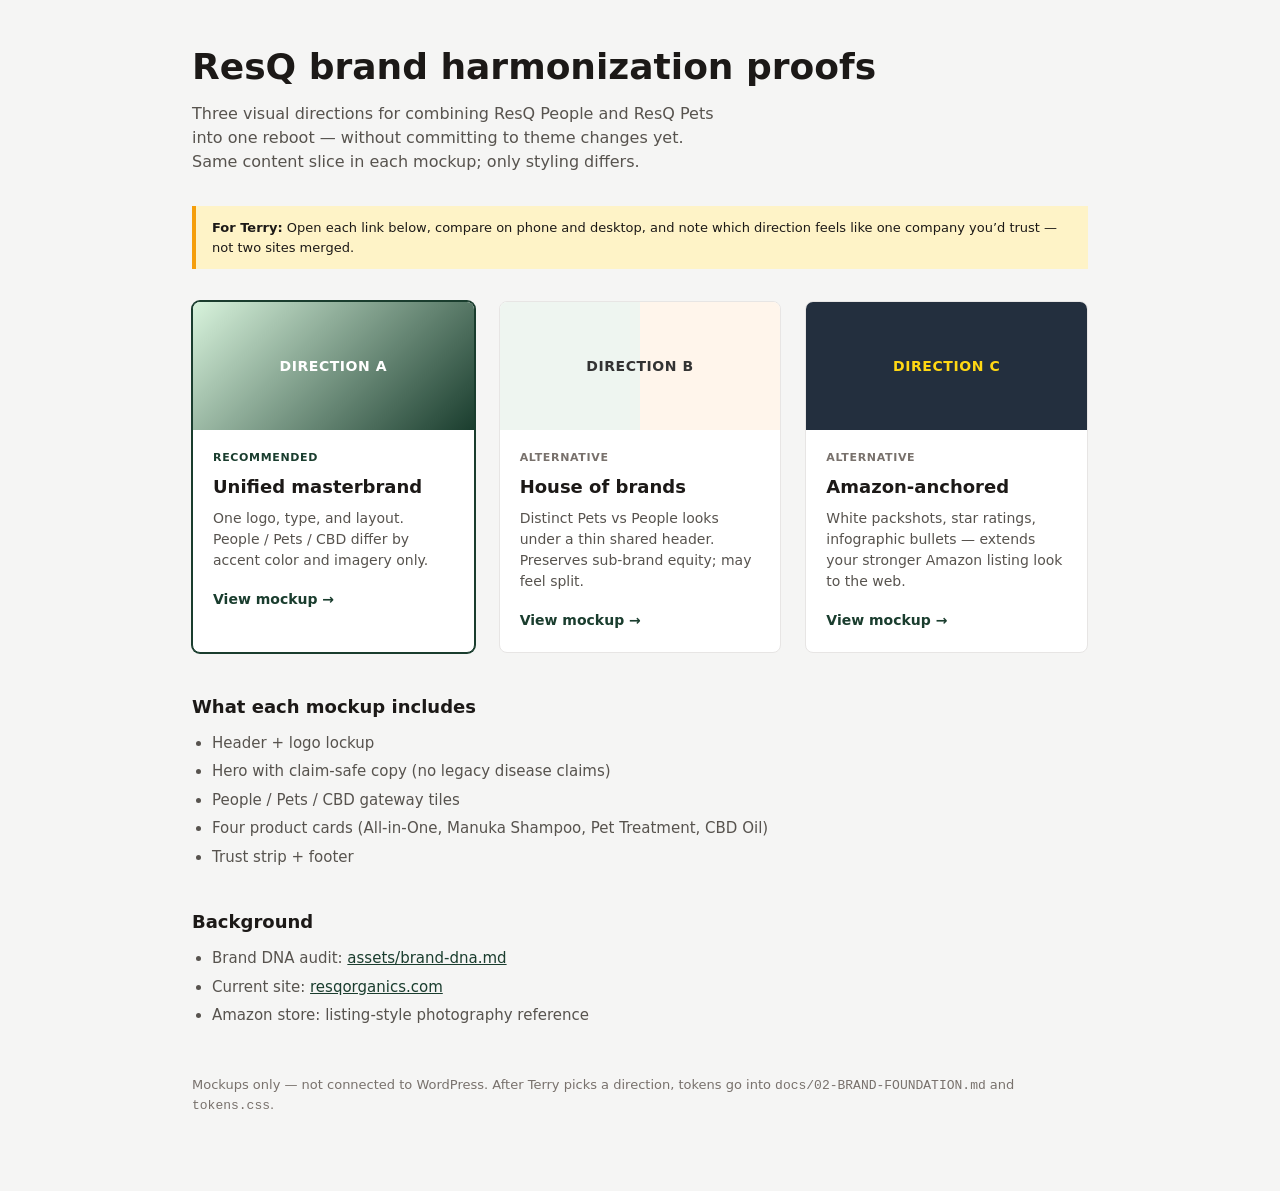
==== brand-proofs/index.html @ 71eb9bbb "feat: add brand harmonization visual proofs (directions A/B/C)" ====
<!DOCTYPE html>
<html lang="en">
<head>
  <meta charset="UTF-8">
  <meta name="viewport" content="width=device-width, initial-scale=1.0">
  <title>ResQ Brand Harmonization Proofs</title>
  <style>
    *, *::before, *::after { box-sizing: border-box; }
    body {
      margin: 0;
      font-family: system-ui, -apple-system, "Segoe UI", Roboto, sans-serif;
      background: #f5f5f4;
      color: #1c1917;
      line-height: 1.5;
    }
    .wrap {
      width: min(100% - 2rem, 56rem);
      margin: 0 auto;
      padding: 2.5rem 0 4rem;
    }
    h1 {
      font-size: clamp(1.75rem, 4vw, 2.25rem);
      margin: 0 0 0.5rem;
    }
    .lead {
      color: #57534e;
      max-width: 52ch;
      margin: 0 0 2rem;
    }
    .meta {
      font-size: 0.8125rem;
      background: #fef3c7;
      border-left: 4px solid #f59e0b;
      padding: 0.75rem 1rem;
      margin-bottom: 2rem;
    }
    .grid {
      display: grid;
      gap: 1.5rem;
    }
    @media (min-width: 640px) {
      .grid { grid-template-columns: repeat(3, 1fr); }
    }
    .card {
      background: #fff;
      border: 1px solid #e7e5e4;
      border-radius: 8px;
      overflow: hidden;
      text-decoration: none;
      color: inherit;
      display: flex;
      flex-direction: column;
      transition: box-shadow 0.2s;
    }
    .card:hover {
      box-shadow: 0 8px 24px rgba(0,0,0,0.08);
    }
    .card__preview {
      height: 8rem;
      display: flex;
      align-items: center;
      justify-content: center;
      font-weight: 700;
      font-size: 0.875rem;
      letter-spacing: 0.04em;
      text-transform: uppercase;
    }
    .card__preview--a {
      background: linear-gradient(135deg, #d8f3dc, #1a3d2e);
      color: #fff;
    }
    .card__preview--b {
      background: linear-gradient(90deg, #eef5f0 50%, #fff5eb 50%);
      color: #333;
    }
    .card__preview--c {
      background: #232f3e;
      color: #ffd814;
    }
    .card__body { padding: 1.25rem; flex: 1; }
    .card__tag {
      font-size: 0.6875rem;
      font-weight: 700;
      text-transform: uppercase;
      letter-spacing: 0.06em;
      color: #78716c;
      margin: 0 0 0.375rem;
    }
    .card__title {
      font-size: 1.125rem;
      margin: 0 0 0.5rem;
    }
    .card__desc {
      font-size: 0.875rem;
      color: #57534e;
      margin: 0 0 1rem;
    }
    .card__cta {
      font-size: 0.875rem;
      font-weight: 600;
      color: #1a3d2e;
    }
    .recommended {
      border-color: #1a3d2e;
      box-shadow: 0 0 0 1px #1a3d2e;
    }
    .recommended .card__tag { color: #1a3d2e; }
    section { margin-top: 2.5rem; }
    h2 { font-size: 1.125rem; margin: 0 0 0.75rem; }
    ul { margin: 0; padding-left: 1.25rem; color: #57534e; font-size: 0.9375rem; }
    li { margin-bottom: 0.375rem; }
    footer {
      margin-top: 3rem;
      font-size: 0.8125rem;
      color: #78716c;
    }
    a { color: #1a3d2e; }
  </style>
</head>
<body>
  <div class="wrap">
    <h1>ResQ brand harmonization proofs</h1>
    <p class="lead">Three visual directions for combining ResQ People and ResQ Pets into one reboot — without committing to theme changes yet. Same content slice in each mockup; only styling differs.</p>

    <p class="meta"><strong>For Terry:</strong> Open each link below, compare on phone and desktop, and note which direction feels like one company you’d trust — not two sites merged.</p>

    <div class="grid">
      <a class="card recommended" href="direction-a-masterbrand.html">
        <div class="card__preview card__preview--a">Direction A</div>
        <div class="card__body">
          <p class="card__tag">Recommended</p>
          <h2 class="card__title">Unified masterbrand</h2>
          <p class="card__desc">One logo, type, and layout. People / Pets / CBD differ by accent color and imagery only.</p>
          <span class="card__cta">View mockup →</span>
        </div>
      </a>

      <a class="card" href="direction-b-house-of-brands.html">
        <div class="card__preview card__preview--b">Direction B</div>
        <div class="card__body">
          <p class="card__tag">Alternative</p>
          <h2 class="card__title">House of brands</h2>
          <p class="card__desc">Distinct Pets vs People looks under a thin shared header. Preserves sub-brand equity; may feel split.</p>
          <span class="card__cta">View mockup →</span>
        </div>
      </a>

      <a class="card" href="direction-c-amazon-anchored.html">
        <div class="card__preview card__preview--c">Direction C</div>
        <div class="card__body">
          <p class="card__tag">Alternative</p>
          <h2 class="card__title">Amazon-anchored</h2>
          <p class="card__desc">White packshots, star ratings, infographic bullets — extends your stronger Amazon listing look to the web.</p>
          <span class="card__cta">View mockup →</span>
        </div>
      </a>
    </div>

    <section>
      <h2>What each mockup includes</h2>
      <ul>
        <li>Header + logo lockup</li>
        <li>Hero with claim-safe copy (no legacy disease claims)</li>
        <li>People / Pets / CBD gateway tiles</li>
        <li>Four product cards (All-in-One, Manuka Shampoo, Pet Treatment, CBD Oil)</li>
        <li>Trust strip + footer</li>
      </ul>
    </section>

    <section>
      <h2>Background</h2>
      <ul>
        <li>Brand DNA audit: <a href="assets/brand-dna.md">assets/brand-dna.md</a></li>
        <li>Current site: <a href="https://resqorganics.com/shop/" target="_blank" rel="noopener">resqorganics.com</a></li>
        <li>Amazon store: listing-style photography reference</li>
      </ul>
    </section>

    <footer>
      <p>Mockups only — not connected to WordPress. After Terry picks a direction, tokens go into <code>docs/02-BRAND-FOUNDATION.md</code> and <code>tokens.css</code>.</p>
    </footer>
  </div>
</body>
</html>
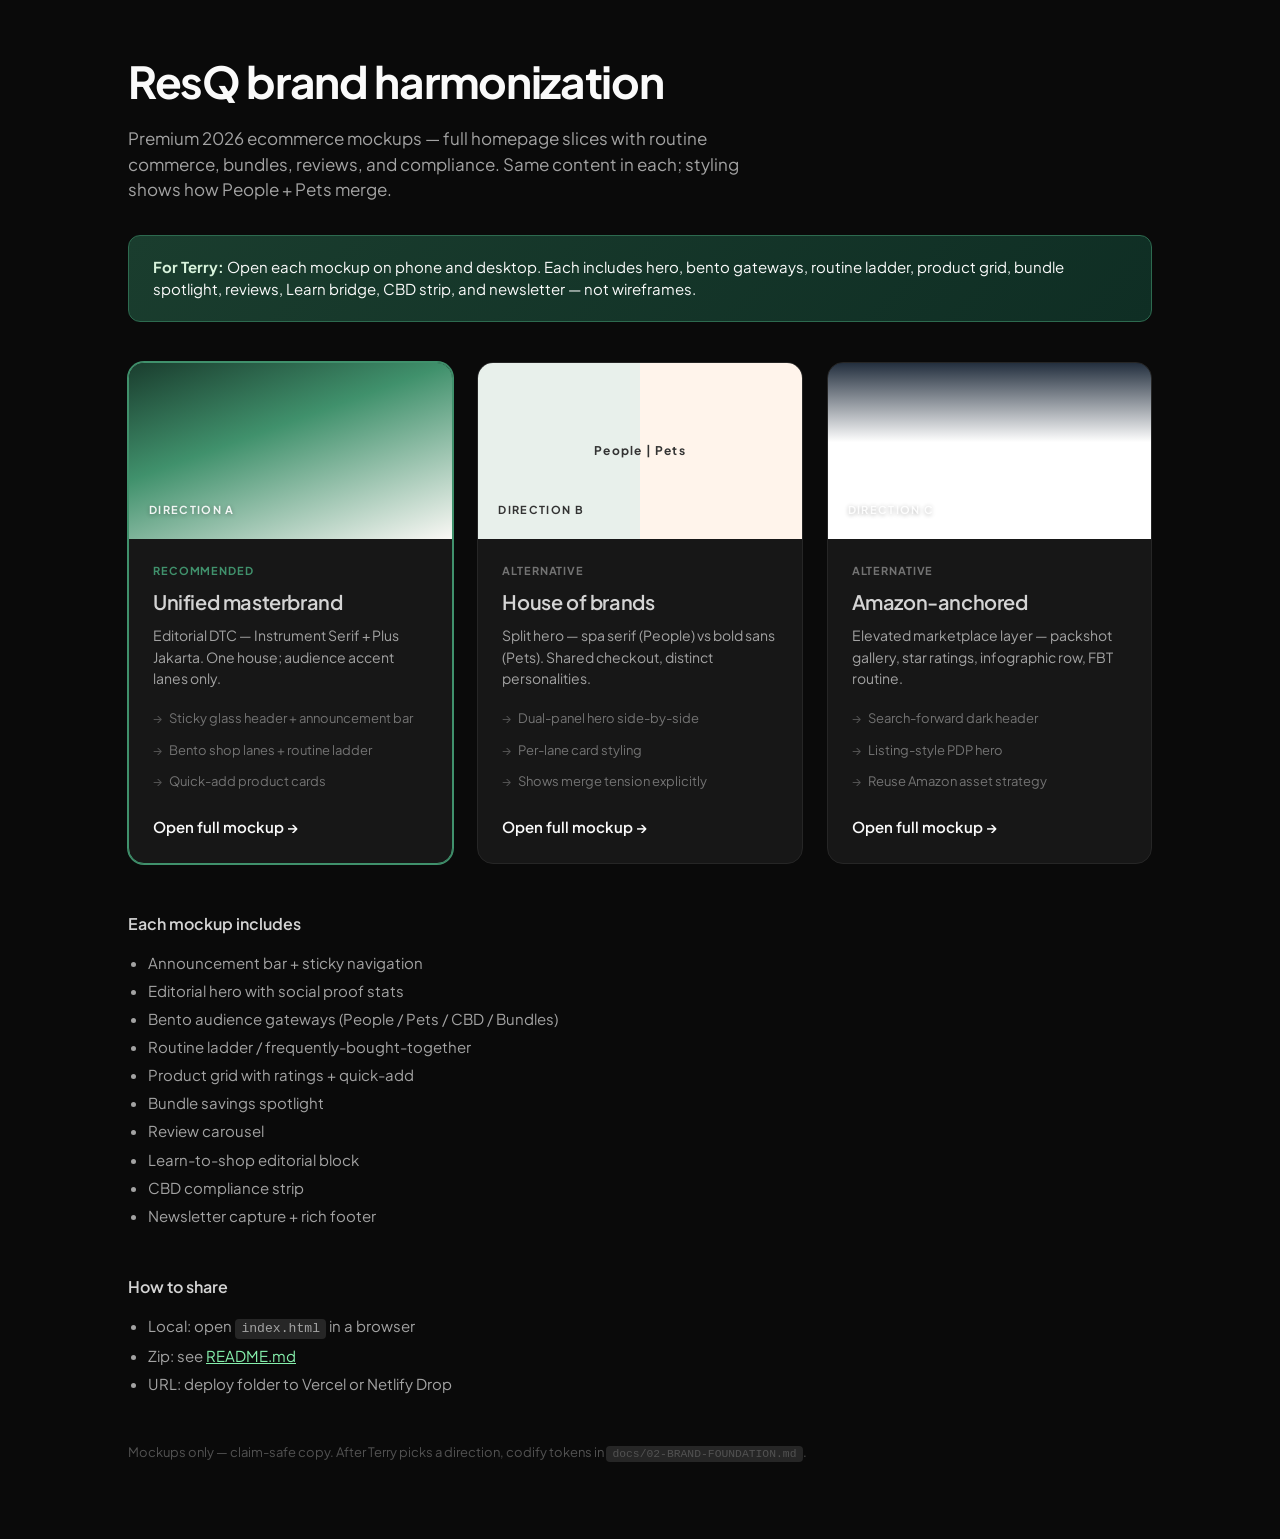
==== commit 7473d190: "feat(brand-proofs): premium 2026 ecommerce mockups with full homepage slices" ====
--- a/brand-proofs/index.html
+++ b/brand-proofs/index.html
@@ -4,180 +4,190 @@
   <meta charset="UTF-8">
   <meta name="viewport" content="width=device-width, initial-scale=1.0">
   <title>ResQ Brand Harmonization Proofs</title>
+  <link rel="preconnect" href="https://fonts.googleapis.com">
+  <link rel="preconnect" href="https://fonts.gstatic.com" crossorigin>
+  <link href="https://fonts.googleapis.com/css2?family=Plus+Jakarta+Sans:wght@400;600;700&display=swap" rel="stylesheet">
   <style>
     *, *::before, *::after { box-sizing: border-box; }
     body {
       margin: 0;
-      font-family: system-ui, -apple-system, "Segoe UI", Roboto, sans-serif;
-      background: #f5f5f4;
-      color: #1c1917;
+      font-family: 'Plus Jakarta Sans', system-ui, sans-serif;
+      background: #0a0a0a;
+      color: #fafafa;
       line-height: 1.5;
     }
-    .wrap {
-      width: min(100% - 2rem, 56rem);
-      margin: 0 auto;
-      padding: 2.5rem 0 4rem;
+    .wrap { width: min(100% - 2rem, 64rem); margin: 0 auto; padding: 3rem 0 4rem; }
+    h1 { font-size: clamp(2rem, 5vw, 2.75rem); letter-spacing: -0.03em; margin: 0 0 0.75rem; }
+    .lead { color: #a3a3a3; max-width: 52ch; font-size: 1.0625rem; margin: 0 0 2rem; }
+    .meta {
+      background: linear-gradient(135deg, #1a3d2e, #0f2e24);
+      border: 1px solid #2d6a4f;
+      border-radius: 12px;
+      padding: 1.25rem 1.5rem;
+      margin-bottom: 2.5rem;
+      font-size: 0.9375rem;
     }
-    h1 {
-      font-size: clamp(1.75rem, 4vw, 2.25rem);
-      margin: 0 0 0.5rem;
-    }
-    .lead {
-      color: #57534e;
-      max-width: 52ch;
-      margin: 0 0 2rem;
-    }
-    .meta {
-      font-size: 0.8125rem;
-      background: #fef3c7;
-      border-left: 4px solid #f59e0b;
-      padding: 0.75rem 1rem;
-      margin-bottom: 2rem;
-    }
-    .grid {
-      display: grid;
-      gap: 1.5rem;
-    }
-    @media (min-width: 640px) {
-      .grid { grid-template-columns: repeat(3, 1fr); }
-    }
+    .meta strong { color: #d8f3dc; }
+    .grid { display: grid; gap: 1.5rem; }
+    @media (min-width: 768px) { .grid { grid-template-columns: repeat(3, 1fr); } }
     .card {
-      background: #fff;
-      border: 1px solid #e7e5e4;
-      border-radius: 8px;
+      background: #171717;
+      border: 1px solid #262626;
+      border-radius: 16px;
       overflow: hidden;
       text-decoration: none;
       color: inherit;
       display: flex;
       flex-direction: column;
-      transition: box-shadow 0.2s;
+      transition: transform 0.25s, border-color 0.25s, box-shadow 0.25s;
     }
     .card:hover {
-      box-shadow: 0 8px 24px rgba(0,0,0,0.08);
+      transform: translateY(-6px);
+      border-color: #404040;
+      box-shadow: 0 24px 48px rgba(0,0,0,0.4);
     }
+    .card--rec { border-color: #40916c; box-shadow: 0 0 0 1px #40916c; }
     .card__preview {
-      height: 8rem;
+      height: 11rem;
       display: flex;
-      align-items: center;
-      justify-content: center;
-      font-weight: 700;
-      font-size: 0.875rem;
-      letter-spacing: 0.04em;
-      text-transform: uppercase;
+      align-items: flex-end;
+      padding: 1.25rem;
+      position: relative;
+      overflow: hidden;
     }
     .card__preview--a {
-      background: linear-gradient(135deg, #d8f3dc, #1a3d2e);
-      color: #fff;
+      background: linear-gradient(160deg, #1a3d2e 0%, #40916c 40%, #faf8f5 100%);
     }
     .card__preview--b {
-      background: linear-gradient(90deg, #eef5f0 50%, #fff5eb 50%);
+      background: linear-gradient(90deg, #e8f0eb 50%, #fff4eb 50%);
+    }
+    .card__preview--b::after {
+      content: 'People | Pets';
+      position: absolute;
+      top: 50%; left: 50%;
+      transform: translate(-50%, -50%);
+      font-size: 0.75rem;
+      font-weight: 700;
       color: #333;
+      letter-spacing: 0.1em;
     }
     .card__preview--c {
-      background: #232f3e;
-      color: #ffd814;
+      background: linear-gradient(180deg, #232f3e 0%, #fff 45%);
     }
-    .card__body { padding: 1.25rem; flex: 1; }
-    .card__tag {
+    .card__preview-label {
       font-size: 0.6875rem;
       font-weight: 700;
+      letter-spacing: 0.12em;
       text-transform: uppercase;
-      letter-spacing: 0.06em;
-      color: #78716c;
-      margin: 0 0 0.375rem;
+      color: rgba(255,255,255,0.9);
+      text-shadow: 0 1px 4px rgba(0,0,0,0.3);
     }
-    .card__title {
-      font-size: 1.125rem;
-      margin: 0 0 0.5rem;
-    }
-    .card__desc {
-      font-size: 0.875rem;
-      color: #57534e;
-      margin: 0 0 1rem;
-    }
-    .card__cta {
-      font-size: 0.875rem;
-      font-weight: 600;
-      color: #1a3d2e;
-    }
-    .recommended {
-      border-color: #1a3d2e;
-      box-shadow: 0 0 0 1px #1a3d2e;
-    }
-    .recommended .card__tag { color: #1a3d2e; }
-    section { margin-top: 2.5rem; }
-    h2 { font-size: 1.125rem; margin: 0 0 0.75rem; }
-    ul { margin: 0; padding-left: 1.25rem; color: #57534e; font-size: 0.9375rem; }
-    li { margin-bottom: 0.375rem; }
-    footer {
-      margin-top: 3rem;
-      font-size: 0.8125rem;
-      color: #78716c;
-    }
-    a { color: #1a3d2e; }
+    .card__preview--b .card__preview-label { color: #333; text-shadow: none; }
+    .card__body { padding: 1.5rem; flex: 1; }
+    .card__tag { font-size: 0.6875rem; font-weight: 700; text-transform: uppercase; letter-spacing: 0.08em; color: #737373; margin: 0 0 0.5rem; }
+    .card--rec .card__tag { color: #40916c; }
+    .card__title { font-size: 1.25rem; margin: 0 0 0.5rem; letter-spacing: -0.02em; }
+    .card__desc { font-size: 0.875rem; color: #a3a3a3; margin: 0 0 1rem; line-height: 1.55; }
+    .card__features { list-style: none; margin: 0 0 1.25rem; padding: 0; font-size: 0.8125rem; color: #737373; }
+    .card__features li { padding: 0.2rem 0; padding-left: 1rem; position: relative; }
+    .card__features li::before { content: '→'; position: absolute; left: 0; color: #525252; }
+    .card__cta { font-size: 0.9375rem; font-weight: 600; color: #fafafa; }
+    section { margin-top: 3rem; }
+    h2 { font-size: 1rem; font-weight: 600; margin: 0 0 1rem; color: #d4d4d4; }
+    ul { margin: 0; padding-left: 1.25rem; color: #a3a3a3; font-size: 0.9375rem; }
+    li { margin-bottom: 0.35rem; }
+    a { color: #86efac; }
+    footer { margin-top: 3rem; font-size: 0.8125rem; color: #525252; }
+    code { background: #262626; padding: 0.15rem 0.4rem; border-radius: 4px; font-size: 0.875em; }
   </style>
 </head>
 <body>
   <div class="wrap">
-    <h1>ResQ brand harmonization proofs</h1>
-    <p class="lead">Three visual directions for combining ResQ People and ResQ Pets into one reboot — without committing to theme changes yet. Same content slice in each mockup; only styling differs.</p>
+    <h1>ResQ brand harmonization</h1>
+    <p class="lead">Premium 2026 ecommerce mockups — full homepage slices with routine commerce, bundles, reviews, and compliance. Same content in each; styling shows how People + Pets merge.</p>
 
-    <p class="meta"><strong>For Terry:</strong> Open each link below, compare on phone and desktop, and note which direction feels like one company you’d trust — not two sites merged.</p>
+    <p class="meta"><strong>For Terry:</strong> Open each mockup on phone and desktop. Each includes hero, bento gateways, routine ladder, product grid, bundle spotlight, reviews, Learn bridge, CBD strip, and newsletter — not wireframes.</p>
 
     <div class="grid">
-      <a class="card recommended" href="direction-a-masterbrand.html">
-        <div class="card__preview card__preview--a">Direction A</div>
+      <a class="card card--rec" href="direction-a-masterbrand.html">
+        <div class="card__preview card__preview--a">
+          <span class="card__preview-label">Direction A</span>
+        </div>
         <div class="card__body">
           <p class="card__tag">Recommended</p>
           <h2 class="card__title">Unified masterbrand</h2>
-          <p class="card__desc">One logo, type, and layout. People / Pets / CBD differ by accent color and imagery only.</p>
-          <span class="card__cta">View mockup →</span>
+          <p class="card__desc">Editorial DTC — Instrument Serif + Plus Jakarta. One house; audience accent lanes only.</p>
+          <ul class="card__features">
+            <li>Sticky glass header + announcement bar</li>
+            <li>Bento shop lanes + routine ladder</li>
+            <li>Quick-add product cards</li>
+          </ul>
+          <span class="card__cta">Open full mockup →</span>
         </div>
       </a>
 
       <a class="card" href="direction-b-house-of-brands.html">
-        <div class="card__preview card__preview--b">Direction B</div>
+        <div class="card__preview card__preview--b">
+          <span class="card__preview-label">Direction B</span>
+        </div>
         <div class="card__body">
           <p class="card__tag">Alternative</p>
           <h2 class="card__title">House of brands</h2>
-          <p class="card__desc">Distinct Pets vs People looks under a thin shared header. Preserves sub-brand equity; may feel split.</p>
-          <span class="card__cta">View mockup →</span>
+          <p class="card__desc">Split hero — spa serif (People) vs bold sans (Pets). Shared checkout, distinct personalities.</p>
+          <ul class="card__features">
+            <li>Dual-panel hero side-by-side</li>
+            <li>Per-lane card styling</li>
+            <li>Shows merge tension explicitly</li>
+          </ul>
+          <span class="card__cta">Open full mockup →</span>
         </div>
       </a>
 
       <a class="card" href="direction-c-amazon-anchored.html">
-        <div class="card__preview card__preview--c">Direction C</div>
+        <div class="card__preview card__preview--c">
+          <span class="card__preview-label">Direction C</span>
+        </div>
         <div class="card__body">
           <p class="card__tag">Alternative</p>
           <h2 class="card__title">Amazon-anchored</h2>
-          <p class="card__desc">White packshots, star ratings, infographic bullets — extends your stronger Amazon listing look to the web.</p>
-          <span class="card__cta">View mockup →</span>
+          <p class="card__desc">Elevated marketplace layer — packshot gallery, star ratings, infographic row, FBT routine.</p>
+          <ul class="card__features">
+            <li>Search-forward dark header</li>
+            <li>Listing-style PDP hero</li>
+            <li>Reuse Amazon asset strategy</li>
+          </ul>
+          <span class="card__cta">Open full mockup →</span>
         </div>
       </a>
     </div>
 
     <section>
-      <h2>What each mockup includes</h2>
+      <h2>Each mockup includes</h2>
       <ul>
-        <li>Header + logo lockup</li>
-        <li>Hero with claim-safe copy (no legacy disease claims)</li>
-        <li>People / Pets / CBD gateway tiles</li>
-        <li>Four product cards (All-in-One, Manuka Shampoo, Pet Treatment, CBD Oil)</li>
-        <li>Trust strip + footer</li>
+        <li>Announcement bar + sticky navigation</li>
+        <li>Editorial hero with social proof stats</li>
+        <li>Bento audience gateways (People / Pets / CBD / Bundles)</li>
+        <li>Routine ladder / frequently-bought-together</li>
+        <li>Product grid with ratings + quick-add</li>
+        <li>Bundle savings spotlight</li>
+        <li>Review carousel</li>
+        <li>Learn-to-shop editorial block</li>
+        <li>CBD compliance strip</li>
+        <li>Newsletter capture + rich footer</li>
       </ul>
     </section>
 
     <section>
-      <h2>Background</h2>
+      <h2>How to share</h2>
       <ul>
-        <li>Brand DNA audit: <a href="assets/brand-dna.md">assets/brand-dna.md</a></li>
-        <li>Current site: <a href="https://resqorganics.com/shop/" target="_blank" rel="noopener">resqorganics.com</a></li>
-        <li>Amazon store: listing-style photography reference</li>
+        <li>Local: open <code>index.html</code> in a browser</li>
+        <li>Zip: see <a href="README.md">README.md</a></li>
+        <li>URL: deploy folder to Vercel or Netlify Drop</li>
       </ul>
     </section>
 
     <footer>
-      <p>Mockups only — not connected to WordPress. After Terry picks a direction, tokens go into <code>docs/02-BRAND-FOUNDATION.md</code> and <code>tokens.css</code>.</p>
+      <p>Mockups only — claim-safe copy. After Terry picks a direction, codify tokens in <code>docs/02-BRAND-FOUNDATION.md</code>.</p>
     </footer>
   </div>
 </body>
